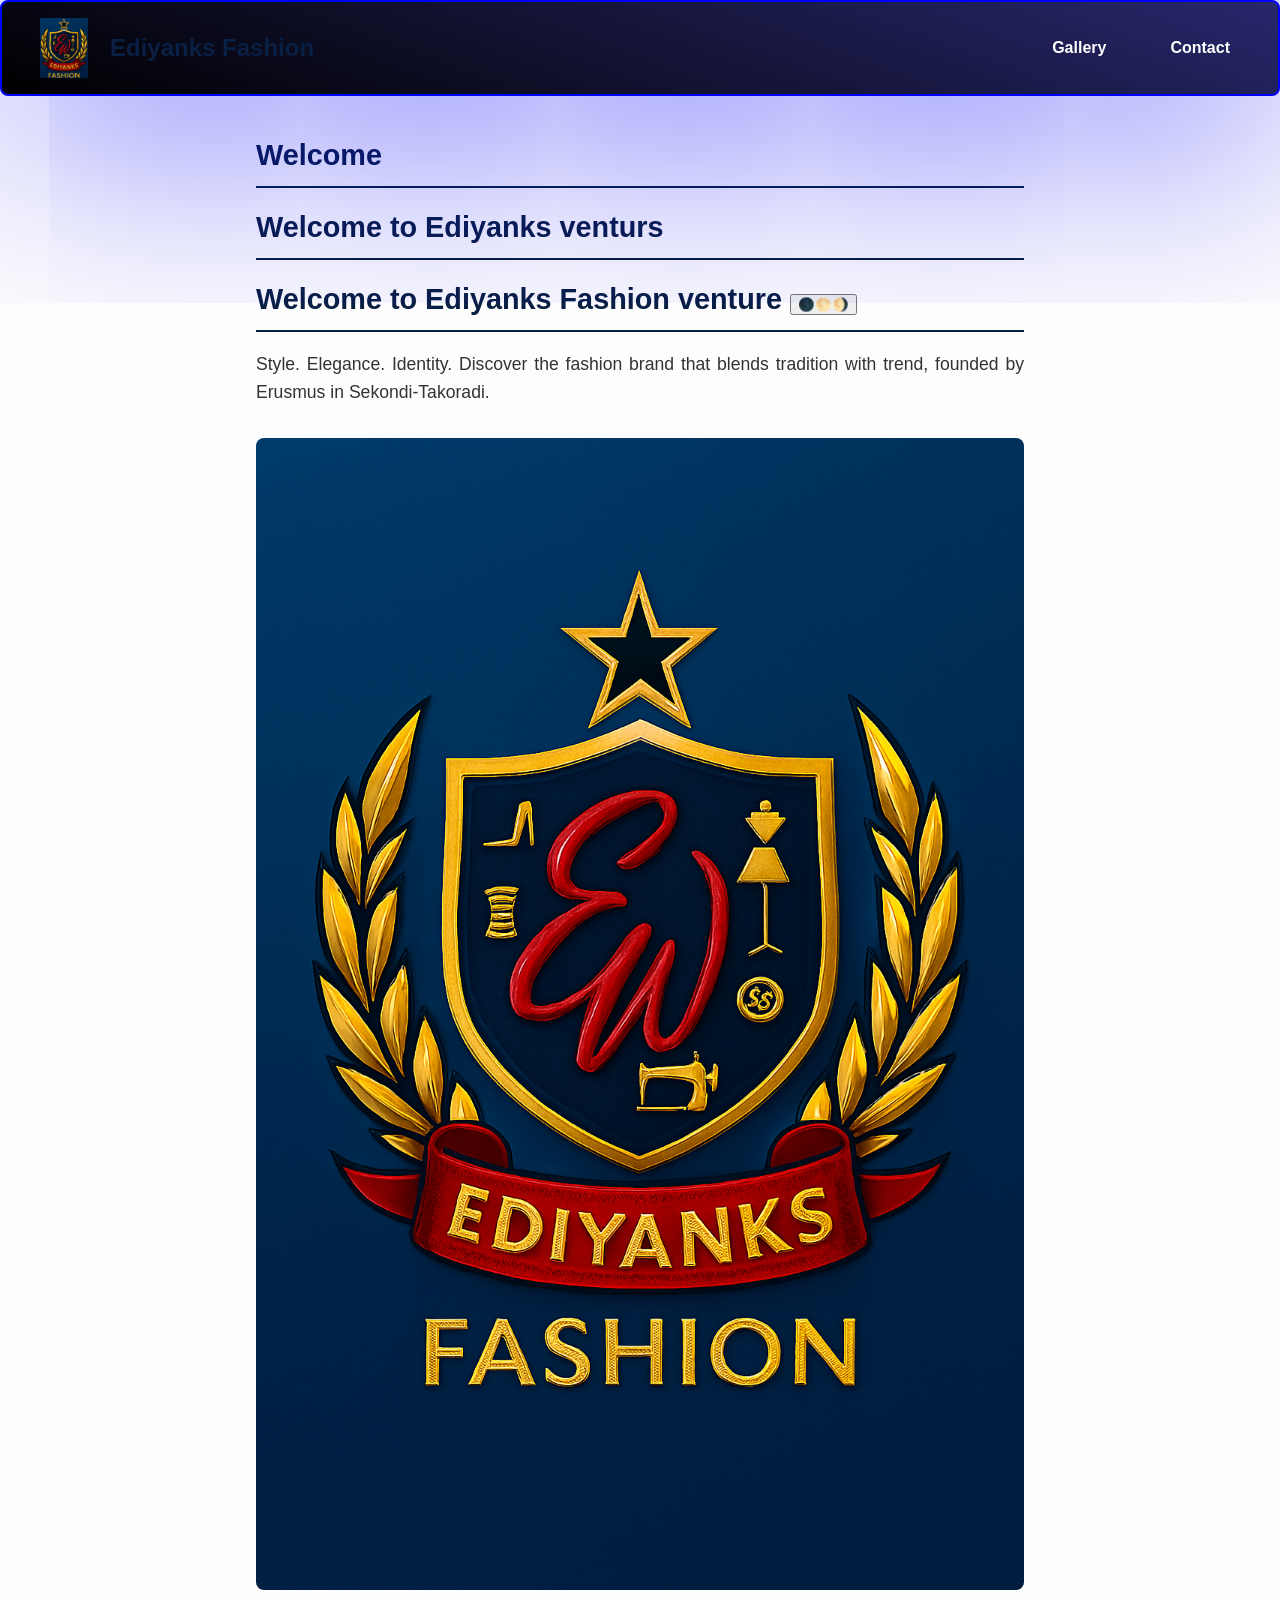
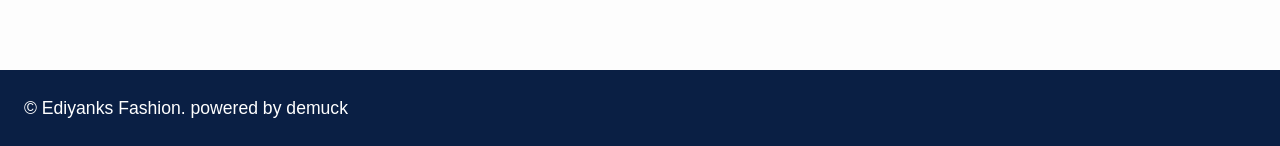
==== index.html @ 151807b0 "Add files via upload" ====
<!DOCTYPE html>
<html lang="en">
<head>
  <meta charset="UTF-8" />
  <meta name="viewport" content="width=device-width, initial-scale=1.0" />
  <title>Ediyanks Fashion</title>
  <link rel="shortcut icon" href="Copilot_20251016_120516.png" type="image/x-icon">
  <link rel="stylesheet" href="style.css" />
</head>
<body>
 <header>
  <div class="header-brand">
    <img src="edi1.png" alt="Ediyanks Fashion Logo" class="logo" />
    <h1 class="brand-title">Ediyanks Fashion</h1>
  </div>
  <nav>
    <ul>
      
      <li><a href="gallery.html">Gallery</a></li>
      <li><a href="indexs.html">Contact</a></li>
    </ul>
  </nav>
</header>



  <main>
    <section>
        <h2 class="file">Welcome</h2>
        <h2 class="fil">Welcome to Ediyanks venturs</h2>
      <h2>Welcome to Ediyanks Fashion venture  <button id="modeToggle">🌑🌕🌖</button></h2> 
      <p>Style. Elegance. Identity. Discover the fashion brand that blends tradition with trend, founded by Erusmus in Sekondi-Takoradi.</p>
    </section>
      <img src="edi.png" alt="Fashion Show" />
    </picture>
  </main>

  <footer>
    <p>&copy;  Ediyanks Fashion. powered  by demuck</p>
  </footer>
  <script src="DARK.JS"></script>
</body>
</html>
---- style.css ----
/* Reset and base styles */
* {
  box-sizing: border-box;
}

body {
  font-family: 'Segoe UI', Tahoma, Geneva, Verdana, sans-serif;
  margin: 0;
  padding: 0;
  background-color: #fdfdfd;
  color: #333;
  line-height: 1.6;
  padding-top: 100px; /* Account for fixed header */
}
.file{
    align-self: center;
    justify-self: center;
}
.fil{
    align-self: center;
    justify-self: center;
}

header {
  position: fixed;
  top: 0;
  left: 0;
  width: 100%;
  background: linear-gradient(2000deg,rgb(39, 39, 108) ,black );
  color: #fff;
  padding: 1rem 2rem;
  display: flex;
  align-items: center;
  justify-content: space-between;
  z-index: 1000;
  box-shadow: 0 2px 10px rgba(0, 0, 0, 0.2);
  transition: background-color 0.3s ease;
  border: 2px solid blue;
  box-shadow: 0 0 2000px blue;
  border-radius: 8px;
}
.pin{
    align-self: center;
    justify-self: center;
color: rgb(137, 26, 26);
}

.header-brand {
  display: flex;
  align-items: center;
  gap: 1rem;
  flex-shrink: 0;
}

.logo {
  width: 60px;
  height: 60px;
  object-fit: contain;
  border-radius: 8px;
}
.logos {
  width: 90px;
  height: 90px;
  object-fit: contain;
  border-radius: 8px;
}

.brand-title {
  margin: 0;
  font-size: 1.5rem;
  font-weight: bold;
  text-align: left;
}

nav ul {
  list-style: none;
  display: flex;
  gap: 2rem;
  margin: 0;
  padding: 0;
  align-items: center;
}

nav li {
  margin: 0;
}

nav a {
  color: #fff;
  text-decoration: none;
  font-weight: 600;
  font-size: 1rem;
  padding: 0.5rem 1rem;
  border-radius: 4px;
  transition: background-color 0.3s ease, color 0.3s ease;
}

nav a:hover,
nav a:focus {
  background-color: rgba(255, 255, 255, 0.1);
  text-decoration: none;
  
}
   nav ul li a:hover {
      color: #f4b400;
    }

main {
  padding: 2rem 1rem;
  max-width: 800px;
  margin: 0 auto;
  min-height: calc(100vh - 200px); /* Ensure full height feel */
}

section {
  margin-bottom: 2rem;
}

h1,
h2 {
  color: #0a1f44;
  margin-top: 0;
  margin-bottom: 1rem;
  font-weight: 700;
}

h2 {
  font-size: 1.8rem;
  border-bottom: 2px solid #0a1f44;
  padding-bottom: 0.5rem;
}

p {
  font-size: 1.1rem;
  margin-bottom: 1rem;
  text-align: justify;
}

strong {
  color: #0a1f44;
  font-weight: 700;
}

/* Image and picture handling */
picture {
  display: block;
  width: 100%;
  max-width: 800px;
  margin: 2rem auto;
  border-radius: 8px;
  overflow: hidden;
  box-shadow: 0 4px 15px rgba(0, 0, 0, 0.1);
}

img {
  width: 100%;
  height: auto;
  display: block;
  border-radius: 8px;
  transition: transform 0.3s ease;
}

img:hover {
  transform: scale(1.02);
}

.gallery-grid {
  display: grid;
  grid-template-columns: repeat(auto-fit, minmax(200px, 1fr));
  gap: 1rem;
  margin: 2rem 0;
}

.gallery-grid img {
  width: 100%;
  height: auto;
  border-radius: 8px;
  transition: transform 0.3s ease, box-shadow 0.3s ease;
}

.gallery-grid img:hover {
  transform: scale(1.05);
  box-shadow: 0 6px 20px rgba(0, 0, 0, 0.15);
}

footer {
  background-color: #0a1f44;
  color: #fff;
  text-align: center;
  padding: 1.5rem;
  margin-top: 3rem;
  font-size: 0.9rem;
}

footer p {
  margin: 0;
  color: #fff;
}
body.dark-mode {
    background: linear-gradient(200deg, rgba(40, 18, 240, 0.5), rgb(17, 126, 160), rgb(160, 175, 19));
    color: white;
}

/* Mobile responsiveness */
@media (max-width: 768px) {
  body {
    padding-top: 80px; /* Reduce for smaller header on mobile */
    font-size: 1rem;
    line-height: 1.5;
  }
  .hurt {
    align-self: center;
    justify-content: center;
  }

  header {
    padding: 0.75rem 1rem;
    flex-wrap: wrap;
  }

  .header-brand {
    flex-direction: column;
    align-items: center;
    gap: 0.5rem;
    text-align: center;
    border-radius: 8px;
  }

  .brand-title {
    font-size: 1.3rem;
  }

  .logo {
    width: 50px;
    height: 50px;
  }

  nav ul {
    flex-direction: column;
    gap: 0.75rem;
    width: 100%;
    margin-top: 0.5rem;
  }

  nav a {
    display: block;
    width: 100%;
    text-align: center;
    padding: 0.75rem;
    font-size: 1.1rem;
  }

  main {
    padding: 1.5rem 1rem;
  }

  h2 {
    font-size: 1.5rem;
  }

  p {
    font-size: 1rem;
  }

  picture,
  img {
    margin: 1rem auto;
    border-radius: 6px;
  }

  .gallery-grid {
    grid-template-columns: repeat(auto-fit, minmax(150px, 1fr));
    gap: 0.75rem;
  }

  footer {
    padding: 1rem;
    font-size: 0.85rem;
  }
}

@media (max-width: 480px) {
  body {
    padding-top: 70px;
  }

  header {
    padding: 0.5rem;
  }
  .hurt{
    padding-left: 20px;
  }


  .brand-title {
    font-size: 1.2rem;
  }

  nav a {
    font-size: 1rem;
    padding: 0.5rem;
  }

  main {
    padding: 1rem 0.5rem;
  }

  h2 {
    font-size: 1.4rem;
  }

  p {
    font-size: 0.95rem;
  }

  footer {
    padding: 0.75rem;
  }
}

/* Additional enhancements for niceness */
@media (prefers-reduced-motion: reduce) {
  * {
    animation-duration: 0.01ms !important;
    animation-iteration-count: 1 !important;
    transition-duration: 0.01ms !important;
  }
}

/* Dark mode support (optional enhancement) */
@media (prefers-color-scheme: dark) {
  body {
    background-color: #1a1a1a;
    color: #e0e0e0;
  }

  h1, h2 {
    color: #4a90e2;
  }

  footer {
    background-color: #0a1f44;
  }
}
/* --- Subtle animations & hover accents --- */
.hero h2 {
  animation: fadeInDown 1s ease-in-out;
}

.hero p {
  animation: fadeInUp 1.5s ease-in-out;
}

@keyframes fadeInDown {
  from { opacity: 0; transform: translateY(-20px); }
  to { opacity: 1; transform: translateY(0); }
}

@keyframes fadeInUp {
  from { opacity: 0; transform: translateY(20px); }
  to { opacity: 1; transform: translateY(0); }
}

/* Button-like hover on nav links */
nav a:hover {
  background-color: #4a90e2;
  color: #fff;
}
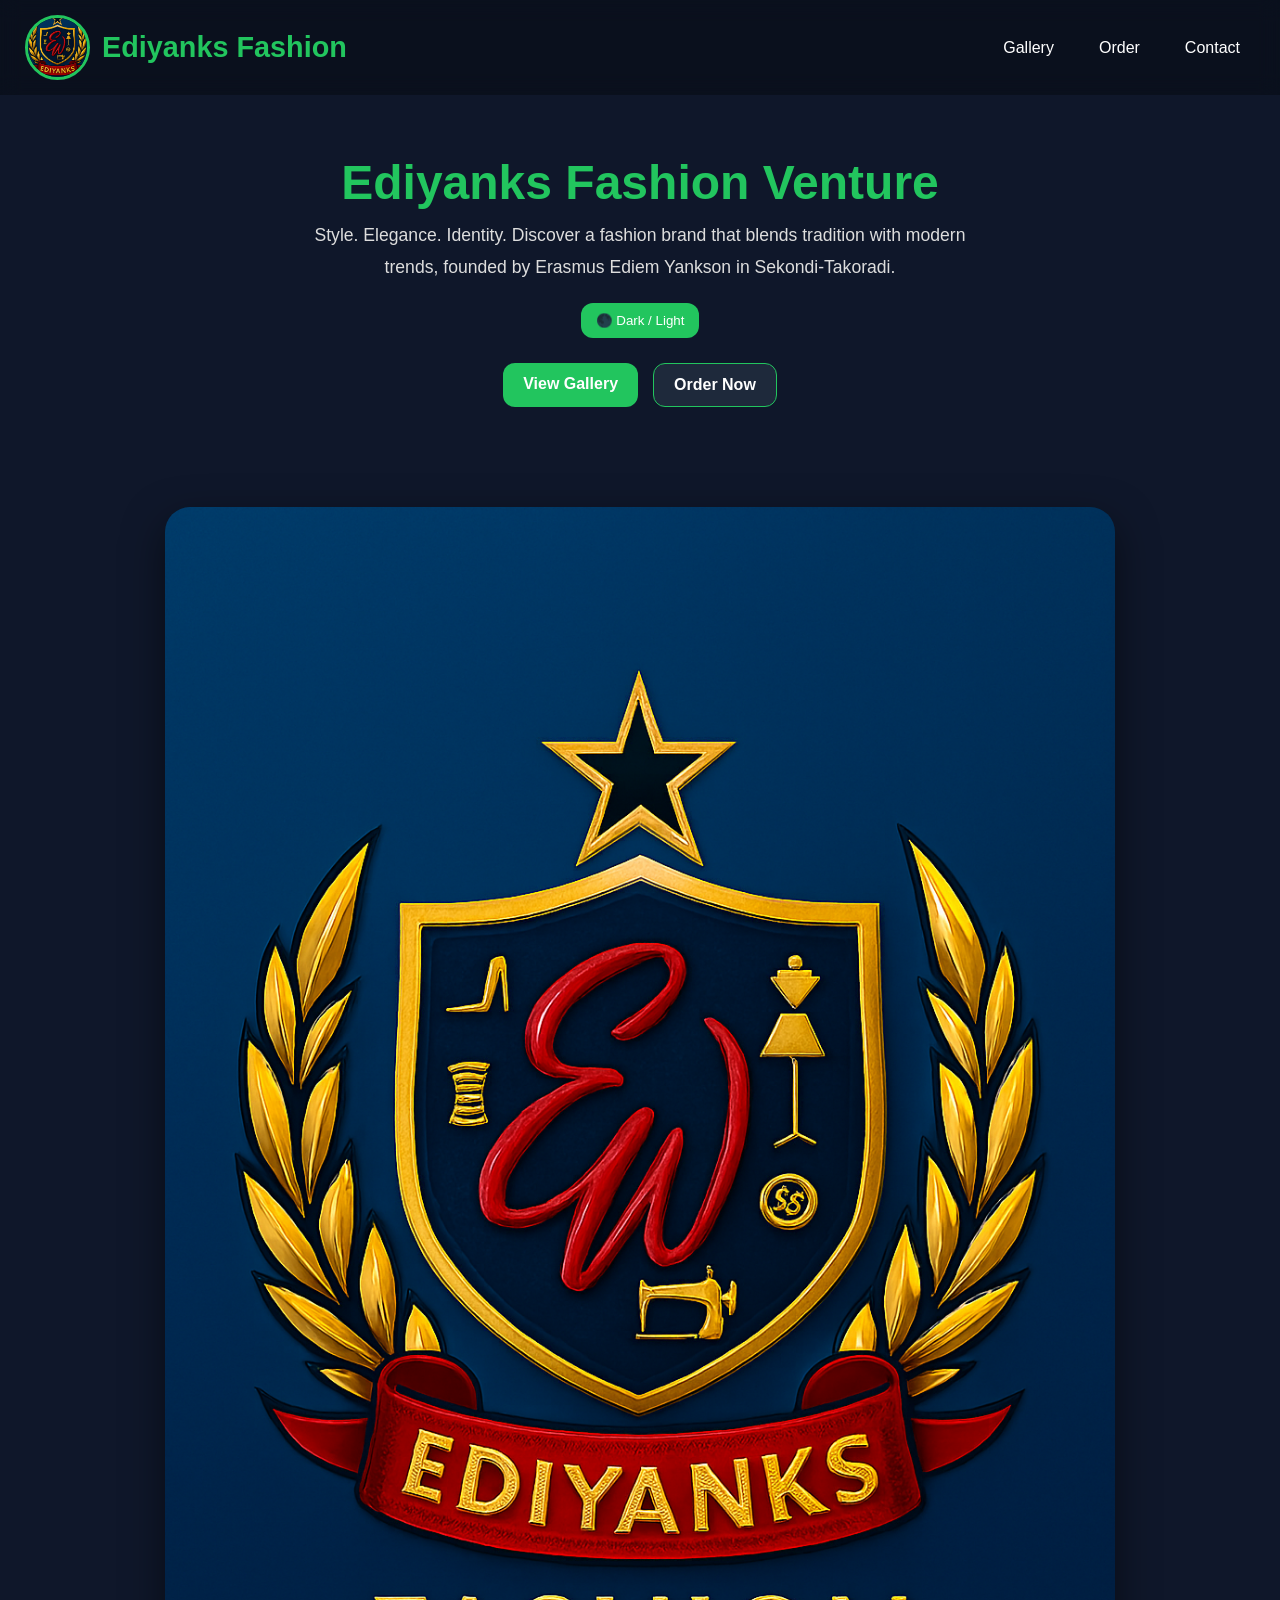
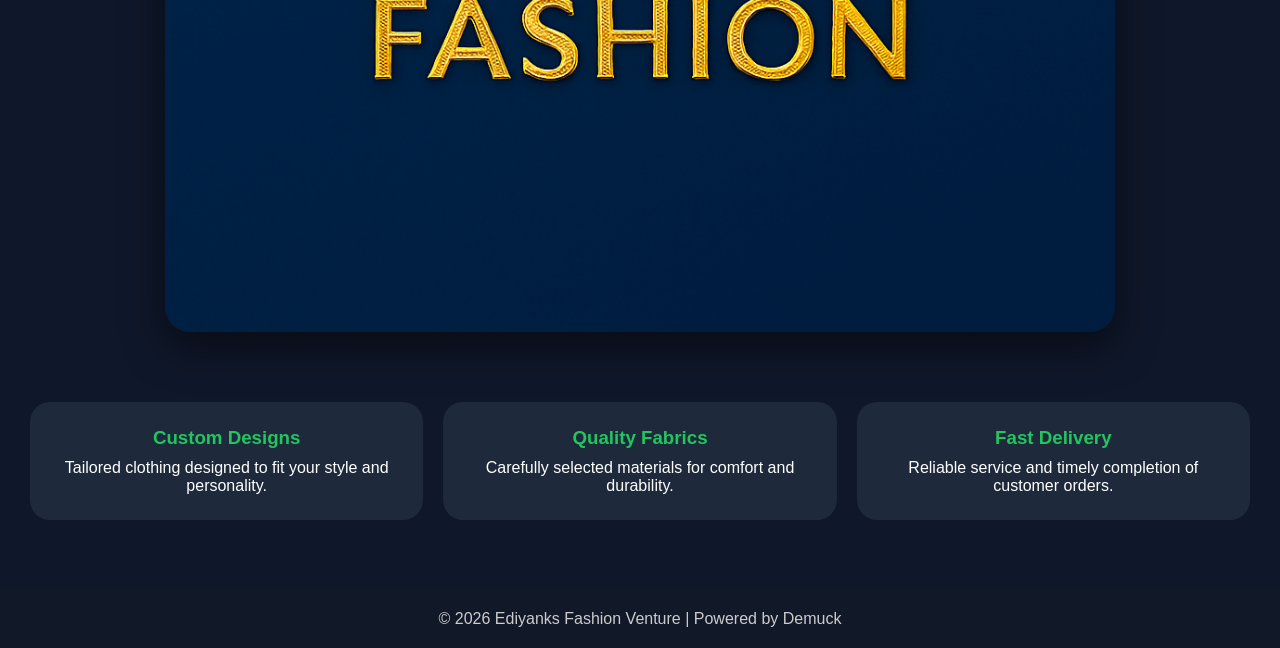
==== commit 1e2fe799: "Revamp index.html with new layout and styles Updated the HTML structure and added styles for better " ====
--- a/index.html
+++ b/index.html
@@ -1,43 +1,308 @@
 <!DOCTYPE html>
 <html lang="en">
 <head>
-  <meta charset="UTF-8" />
-  <meta name="viewport" content="width=device-width, initial-scale=1.0" />
-  <title>Ediyanks Fashion</title>
-  <link rel="shortcut icon" href="Copilot_20251016_120516.png" type="image/x-icon">
-  <link rel="stylesheet" href="style.css" />
+<meta charset="UTF-8">
+<meta name="viewport" content="width=device-width, initial-scale=1.0">
+<title>Ediyanks Fashion Venture</title>
+
+<link rel="shortcut icon" href="Copilot_20251016_120516.png" type="image/x-icon">
+
+<style>
+
+*{
+margin:0;
+padding:0;
+box-sizing:border-box;
+font-family:Arial,sans-serif;
+}
+
+body{
+background:#0f172a;
+color:white;
+transition:.3s;
+}
+
+/* HEADER */
+
+header{
+display:flex;
+justify-content:space-between;
+align-items:center;
+padding:15px 25px;
+background:rgba(0,0,0,.3);
+backdrop-filter:blur(10px);
+position:sticky;
+top:0;
+z-index:1000;
+}
+
+.header-brand{
+display:flex;
+align-items:center;
+gap:12px;
+}
+
+.logo{
+width:65px;
+height:65px;
+border-radius:50%;
+object-fit:cover;
+border:3px solid #22c55e;
+}
+
+.brand-title{
+color:#22c55e;
+font-size:1.8rem;
+}
+
+nav ul{
+display:flex;
+gap:15px;
+list-style:none;
+}
+
+nav a{
+text-decoration:none;
+color:white;
+padding:10px 15px;
+border-radius:10px;
+transition:.3s;
+}
+
+nav a:hover{
+background:#22c55e;
+}
+
+/* HERO */
+
+.hero{
+text-align:center;
+padding:60px 20px;
+}
+
+.hero h1{
+font-size:3rem;
+color:#22c55e;
+margin-bottom:10px;
+}
+
+.hero p{
+max-width:700px;
+margin:auto;
+line-height:1.8;
+font-size:1.1rem;
+color:#ddd;
+}
+
+/* BUTTONS */
+
+.buttons{
+margin-top:25px;
+display:flex;
+justify-content:center;
+gap:15px;
+flex-wrap:wrap;
+}
+
+.btn{
+text-decoration:none;
+padding:12px 20px;
+border-radius:12px;
+font-weight:bold;
+transition:.3s;
+}
+
+.primary{
+background:#22c55e;
+color:white;
+}
+
+.secondary{
+background:#1e293b;
+color:white;
+border:1px solid #22c55e;
+}
+
+.btn:hover{
+transform:translateY(-3px);
+}
+
+/* IMAGE */
+
+.hero-image{
+width:90%;
+max-width:950px;
+display:block;
+margin:40px auto;
+border-radius:25px;
+box-shadow:0 15px 40px rgba(0,0,0,.5);
+transition:.4s;
+}
+
+.hero-image:hover{
+transform:scale(1.02);
+}
+
+/* FEATURES */
+
+.features{
+display:grid;
+grid-template-columns:repeat(auto-fit,minmax(250px,1fr));
+gap:20px;
+padding:30px;
+}
+
+.card{
+background:#1e293b;
+padding:25px;
+border-radius:20px;
+text-align:center;
+}
+
+.card h3{
+color:#22c55e;
+margin-bottom:10px;
+}
+
+/* FOOTER */
+
+footer{
+margin-top:40px;
+text-align:center;
+padding:20px;
+background:#111827;
+color:#ccc;
+}
+
+/* DARK MODE BUTTON */
+
+#modeToggle{
+border:none;
+padding:10px 15px;
+border-radius:12px;
+background:#22c55e;
+color:white;
+cursor:pointer;
+margin-top:20px;
+}
+
+/* LIGHT MODE */
+
+.light{
+background:#f5f5f5;
+color:#111;
+}
+
+.light .card{
+background:white;
+}
+
+.light header{
+background:white;
+}
+
+.light nav a{
+color:#111;
+}
+
+/* MOBILE */
+
+@media(max-width:768px){
+
+header{
+flex-direction:column;
+gap:15px;
+}
+
+.brand-title{
+font-size:1.4rem;
+}
+
+.hero h1{
+font-size:2rem;
+}
+
+}
+
+</style>
 </head>
+
 <body>
- <header>
-  <div class="header-brand">
-    <img src="edi1.png" alt="Ediyanks Fashion Logo" class="logo" />
-    <h1 class="brand-title">Ediyanks Fashion</h1>
-  </div>
-  <nav>
-    <ul>
-      
-      <li><a href="gallery.html">Gallery</a></li>
-      <li><a href="indexs.html">Contact</a></li>
-    </ul>
-  </nav>
+
+<header>
+
+<div class="header-brand">
+<img src="edi1.png" alt="Logo" class="logo">
+<h1 class="brand-title">Ediyanks Fashion</h1>
+</div>
+
+<nav>
+<ul>
+<li><a href="gallery.html">Gallery</a></li>
+<li><a href="order.html">Order</a></li>
+<li><a href="indexs.html">Contact</a></li>
+</ul>
+</nav>
+
 </header>
 
-
-
-  <main>
-    <section>
-        <h2 class="file">Welcome</h2>
-        <h2 class="fil">Welcome to Ediyanks venturs</h2>
-      <h2>Welcome to Ediyanks Fashion venture  <button id="modeToggle">🌑🌕🌖</button></h2> 
-      <p>Style. Elegance. Identity. Discover the fashion brand that blends tradition with trend, founded by Erusmus in Sekondi-Takoradi.</p>
-    </section>
-      <img src="edi.png" alt="Fashion Show" />
-    </picture>
-  </main>
-
-  <footer>
-    <p>&copy;  Ediyanks Fashion. powered  by demuck</p>
-  </footer>
-  <script src="DARK.JS"></script>
+<main>
+
+<section class="hero">
+
+<h1>Ediyanks Fashion Venture</h1>
+
+<p>
+Style. Elegance. Identity.
+Discover a fashion brand that blends tradition with modern trends,
+founded by Erasmus Ediem Yankson in Sekondi-Takoradi.
+</p>
+
+<button id="modeToggle">🌑 Dark / Light</button>
+
+<div class="buttons">
+<a href="gallery.html" class="btn primary">View Gallery</a>
+<a href="order.html" class="btn secondary">Order Now</a>
+</div>
+
+</section>
+
+<img src="edi.png" alt="Fashion Show" class="hero-image">
+
+<section class="features">
+
+<div class="card">
+<h3>Custom Designs</h3>
+<p>Tailored clothing designed to fit your style and personality.</p>
+</div>
+
+<div class="card">
+<h3>Quality Fabrics</h3>
+<p>Carefully selected materials for comfort and durability.</p>
+</div>
+
+<div class="card">
+<h3>Fast Delivery</h3>
+<p>Reliable service and timely completion of customer orders.</p>
+</div>
+
+</section>
+
+</main>
+
+<footer>
+<p>© 2026 Ediyanks Fashion Venture | Powered by Demuck</p>
+</footer>
+
+<script>
+
+const modeBtn = document.getElementById("modeToggle");
+
+modeBtn.addEventListener("click", () => {
+document.body.classList.toggle("light");
+});
+
+</script>
+
 </body>
-</html>
+  </html>
